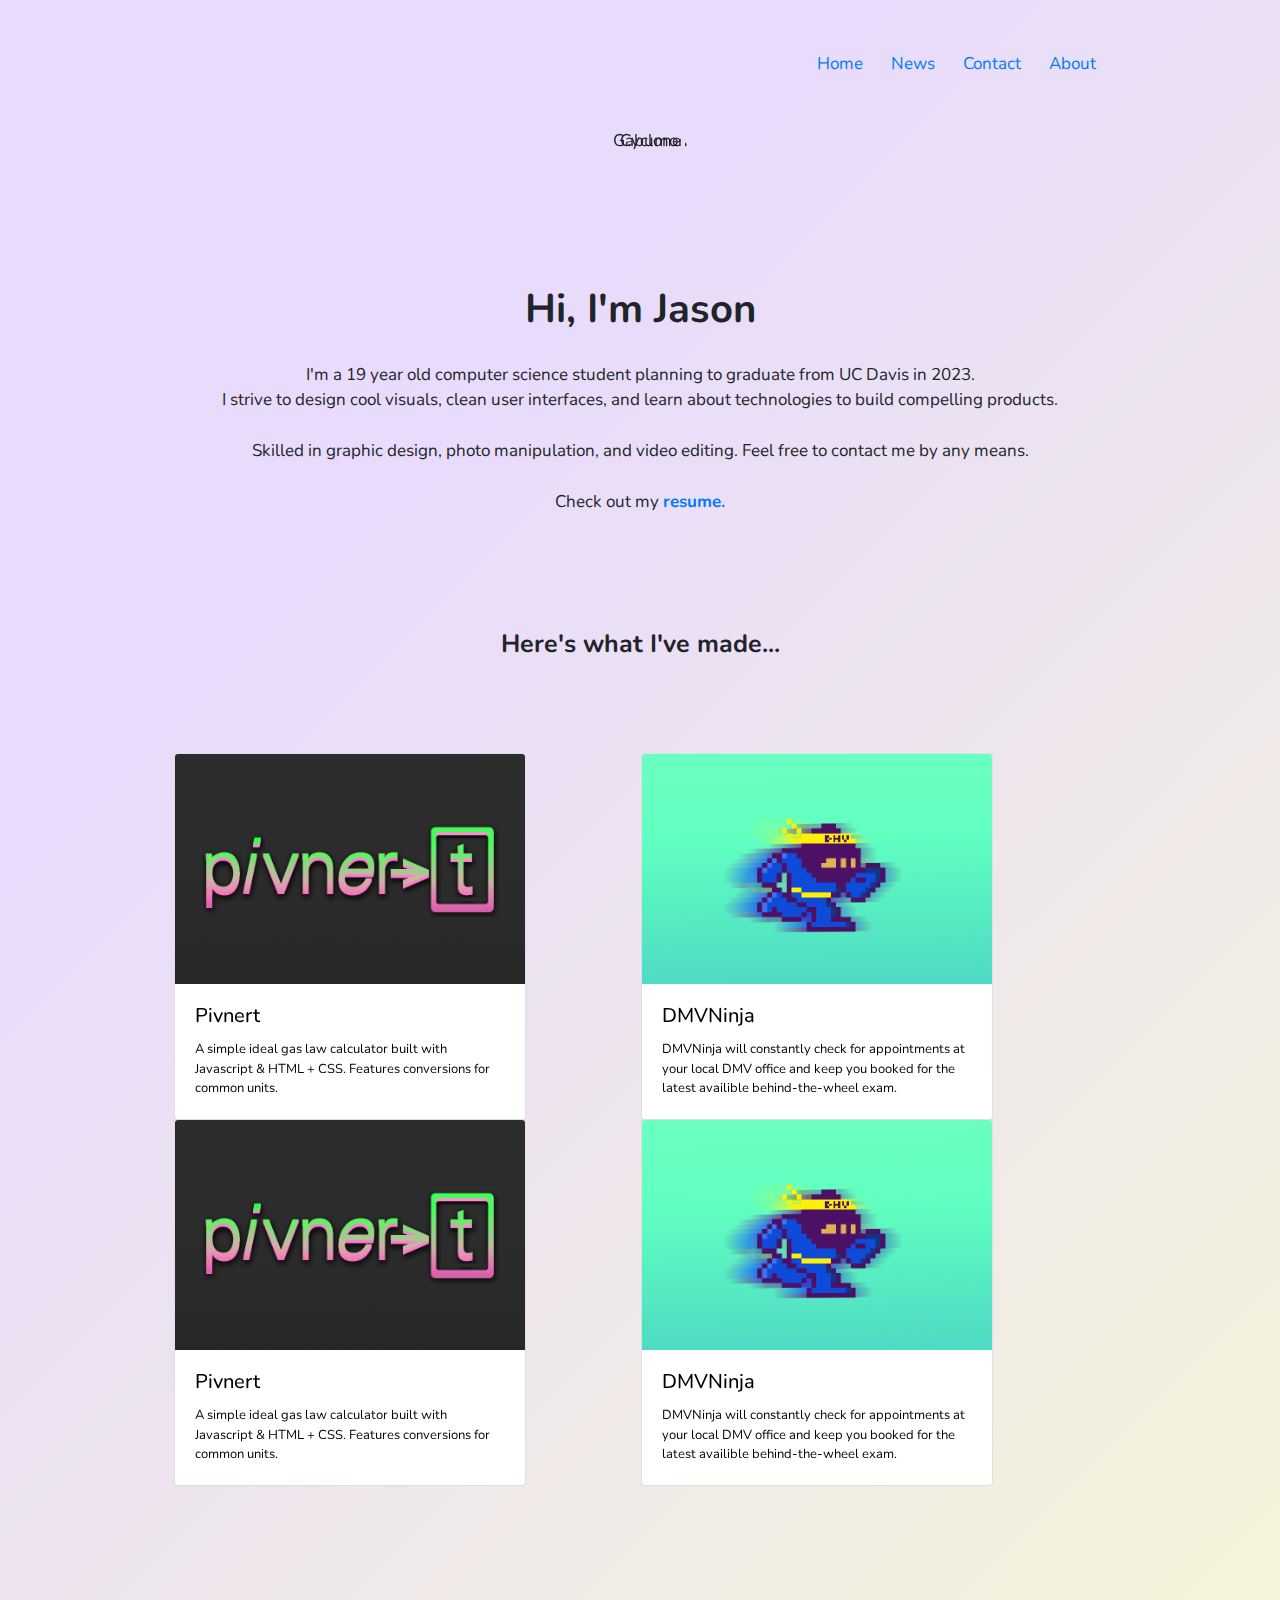
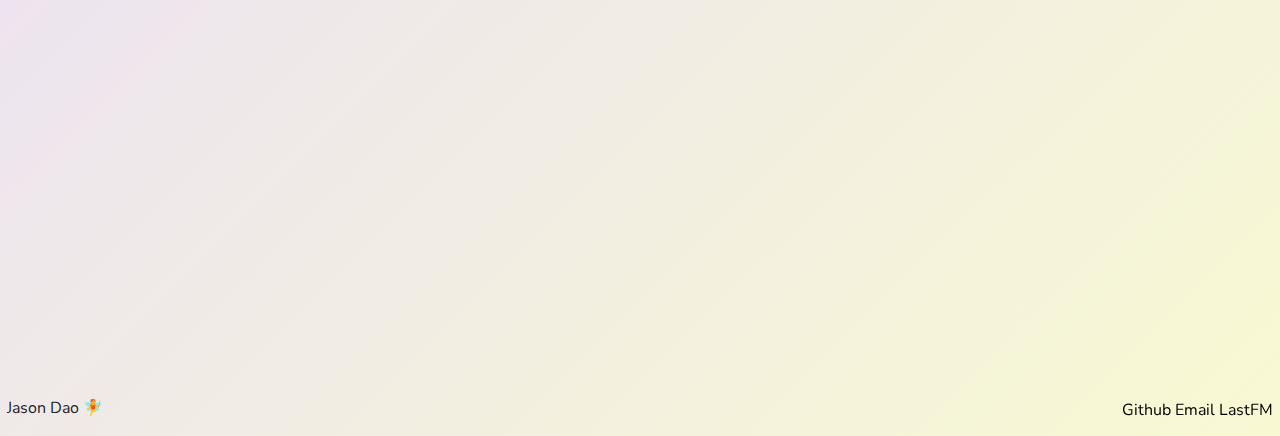
==== index.html @ b524ffc7 "resume" ====
<!DOCTYPE html>
<html lang="en" <head>
<title>jdaok - Making stuff</title>
<!-- bootstrap -->
<link rel="stylesheet" href="https://stackpath.bootstrapcdn.com/bootstrap/4.4.1/css/bootstrap.min.css" integrity="sha384-Vkoo8x4CGsO3+Hhxv8T/Q5PaXtkKtu6ug5TOeNV6gBiFeWPGFN9MuhOf23Q9Ifjh" crossorigin="anonymous">
<!-- main css -->
<link href="style.css" rel="stylesheet">
<!-- bounce animation -->
<link rel="stylesheet" href="https://cdnjs.cloudflare.com/ajax/libs/animate.css/3.7.2/animate.min.css">
<!-- font -->
<link href="https://fonts.googleapis.com/css?family=Nunito&display=swap" rel="stylesheet">




<body class="animated fadeIn">
  <div class=main>

    <ul>
      <li><a href="#home">Home</a></li>
      <li><a href="#news">News</a></li>
      <li><a href="#contact">Contact</a></li>
      <li><a href="#about">About</a></li>
    </ul>


    <div id="avatar" class="animated bounce hvr-wobble-horizontal">
      <img class="bottom" src="images/me.gif" alt="Cyclone" width="140" height="140">
      <img class="top" src="images/gabumon.gif" alt="Gabumon" width="140" height="140">
    </div>




    <h1>Hi, I'm Jason</h1>


    <p> I'm a 19 year old computer science student planning to graduate from UC Davis in 2023.</br>
      I strive to design cool visuals, clean user interfaces, and learn about technologies to build compelling products.
      </br></br>
      Skilled in graphic design, photo manipulation, and video editing. Feel free to contact me by any means.
    </br></br>
    Check out my <b> <a href="file:///C:/Users/cyclone/Documents/GitHub/jdaok.github.io/images/DMVNINJA-card.png">resume.</a> </b> 
    </p>





    <div>
      <span class="glyphs">
        <a href="https://github.com/jdaok" style="text-decoration: none">
          <span class="icon-github-alt glyphs githubz " aria-hidden="true"></span>
        </a>
        <a href="mailto:%20jasondaok@gmail.com" style="text-decoration: none">
          <span class="icon-envelope-o glyphs gmails " aria-hidden="true"></span>
        </a>

        <a href="https://www.last.fm/user/whirIwind" style="text-decoration: none">
          <span class="icon-lastfm glyphs lasts " aria-hidden="true"></span>
        </a>
      </span>
      </br>

      <h2>Here's what I've made...</h2></br>


      <container class="card hvr-float">
        <a href="https://github.com/jdaok/DMVNinja" style="text-decoration: none;">
          <img class="card-img-top center-cropped" src="images/DMVNINJA-card.png">
          <div class="card-body">
            <h5 class="card-title">DMVNinja</h5>
            <p class="card-text">
              DMVNinja will constantly check for appointments at your local DMV office and keep you booked for the latest availible behind-the-wheel exam.

            </p>
        </a>
    </div>
    </container>

    <container class="card hvr-float">
      <a href="https://jdaok.github.io/pivnert/calculator" style="text-decoration: none;">
        <img class="card-img-top center-cropped" src="images/PIVNERT-card.png">
        <div class="card-body">
          <h5 class="card-title">Pivnert</h5>
          <p class="card-text">
            A simple ideal gas law calculator built with Javascript & HTML + CSS. Features conversions for common units.
          </p>
      </a>
  </div>
  </container>





      <container class="card hvr-float">
        <a href="https://github.com/jdaok/DMVNinja" style="text-decoration: none;">
          <img class="card-img-top center-cropped" src="images/DMVNINJA-card.png">
          <div class="card-body">
            <h5 class="card-title">DMVNinja</h5>
            <p class="card-text">
              DMVNinja will constantly check for appointments at your local DMV office and keep you booked for the latest availible behind-the-wheel exam.

            </p>
        </a>
    </div>
    </container>

    <container class="card hvr-float">
      <a href="https://jdaok.github.io/pivnert/calculator" style="text-decoration: none;">
        <img class="card-img-top center-cropped" src="images/PIVNERT-card.png">
        <div class="card-body">
          <h5 class="card-title">Pivnert</h5>
          <p class="card-text">
            A simple ideal gas law calculator built with Javascript & HTML + CSS. Features conversions for common units.
          </p>
      </a>
  </div>
  </container>



  <div id="clear"></div>



  </br></br></br></br></br></br></br></br></br></br></br></br></br></br></br></br></br></br></br></br>

  </div>
  </div>
</body>
<footer class="footer">
  <span class="footername">Jason Dao 🧚‍</span>
  <span class="footerlinks">
    <a href="https://github.com/jdaok" target="_blank">
      <span class="githubz hvr-bob" style="text-decoration: none;
         color:black">Github</span>
    </a>
    <a href="mailto:%20jasondaok@gmail.com" target="_blank">
      <span class="gmails hvr-bob" style="text-decoration: none;
         color:black">Email</span>
    </a>
    <a href="https://www.last.fm/user/whirIwind" target="_blank">
      <span class="lasts hvr-bob" style="text-decoration: none;
         color:black">LastFM</span>
    </a>
  </span>
</footer>

</html>
---- style.css ----
body {
  background-color: #f8f9d2;
  background-image: linear-gradient(315deg, #f8f9d2 0%, #e8dbfc 74%);
  font-family: 'Nunito', sans-serif;
  font-size:17px;
}

#avatar {
  height: 8em;
  width: 8em;
  display: block;
  margin-left: auto;
  margin-right: auto;
  margin: 0 auto;
}

ul {
  list-style-type: none;

  text-align: right;
  margin-bottom:3em;

}

li {
  padding:.7em;

  display: inline;
}

#avatar img {
  position: absolute;
  margin-left: auto;
  margin-right: auto;
  left: 0;
  right: 0;
  height:100%;

  object-fit: cover;
  border-radius: 100%;
  -webkit-transition: opacity .5s ease-in-out;
  -moz-transition: opacity .5s ease-in-out;
  -o-transition: opacity .5s ease-in-out;
  transition: opacity .5s ease-in-out;
}

#avatar img.top:hover {
  opacity: 0;
}

#clear {
  clear: both;
}

.main {
  width: 55em;
  text-align: center;
  margin-left: auto;
  margin-right: auto;
  padding-top:3em;

}

h1 {
  font-size: 40px;
  line-height: 90px;
  font-weight: bold;
}

h2 {
  font-size: 25px;
  line-height: 150px;
  font-weight: bold;
}

.card {
  text-decoration: none!important;
  width: 22rem;
  float:right;
  margin-right: 115px;
  margin-left: auto
}

.card-body{
  color:black;

  font-size: 13px;
  text-align:left
}

.card-title{
  color:black;

}

.card-text{
  color:black;

}

.glyphs {
  margin-left: 7px;
  margin-right: 7px;
  color: black;
  font-size: 25px;
  -webkit-transition: color .1s ease-in-out;
  -moz-transition: color .1s ease-in-out;
  -o-transition: color .1s ease-in-out;
  transition: color .1s ease-in-out;
}

.githubz:hover {
  color: #92ABFF;
}

.gmails:hover {
  color: #FF9EA7;
}

.instas:hover {
  color: #FFAD93;
}

.lasts:hover {
  color: #7CEDA1;
}

.footer {
  bottom: 0;
  height: 40px;
  font-size: 16px;
}

.footername {
  float: left;
  margin-left: 7px;
}

.footerlinks {
  float: right;
  margin-right: 7px;
}

@font-face {
  font-family: 'icomoon';
  src: url('index_files/fonts/icomoon.eot?b14wnv#iefix') format('embedded-opentype'),
    url('index_files/fonts/icomoon.ttf?b14wnv') format('truetype');
}

[class^="icon-"], [class*=" icon-"] {
  /* use !important to prevent issues with browser extensions that change fonts */
  font-family: 'icomoon';
  /* Better Font Rendering =========== */
  -webkit-font-smoothing: antialiased;
  -moz-osx-font-smoothing: grayscale;
}

.icon-instagram:before {
  content: "\e900";
}

.icon-lastfm:before {
  content: "\e901";
}

.icon-envelope-o:before {
  content: "\e902";
}

.icon-github-alt:before {
  content: "\e903";
}

@-webkit-keyframes hvr-bob {
  0% {
    -webkit-transform: translateY(-8px);
    transform: translateY(-8px);
  }

  50% {
    -webkit-transform: translateY(-4px);
    transform: translateY(-4px);
  }

  100% {
    -webkit-transform: translateY(-8px);
    transform: translateY(-8px);
  }
}

@keyframes hvr-bob {
  0% {
    -webkit-transform: translateY(-8px);
    transform: translateY(-8px);
  }

  50% {
    -webkit-transform: translateY(-4px);
    transform: translateY(-4px);
  }

  100% {
    -webkit-transform: translateY(-8px);
    transform: translateY(-8px);
  }
}

@-webkit-keyframes hvr-bob-float {
  100% {
    -webkit-transform: translateY(-8px);
    transform: translateY(-8px);
  }
}

@keyframes hvr-bob-float {
  100% {
    -webkit-transform: translateY(-8px);
    transform: translateY(-8px);
  }
}

.hvr-bob {
  display: inline-block;
  vertical-align: middle;
  -webkit-transform: perspective(1px) translateZ(0);
  transform: perspective(1px) translateZ(0);
  box-shadow: 0 0 1px rgba(0, 0, 0, 0);
}

.hvr-bob:hover,
.hvr-bob:focus,
.hvr-bob:active {
  -webkit-animation-name: hvr-bob-float, hvr-bob;
  animation-name: hvr-bob-float, hvr-bob;
  -webkit-animation-duration: .3s, 1.5s;
  animation-duration: .3s, 1.5s;
  -webkit-animation-delay: 0s, .3s;
  animation-delay: 0s, .3s;
  -webkit-animation-timing-function: ease-out, ease-in-out;
  animation-timing-function: ease-out, ease-in-out;
  -webkit-animation-iteration-count: 1, infinite;
  animation-iteration-count: 1, infinite;
  -webkit-animation-fill-mode: forwards;
  animation-fill-mode: forwards;
  -webkit-animation-direction: normal, alternate;
  animation-direction: normal, alternate;
}


/* Float */
.hvr-float {
  display: inline-block;
  vertical-align: middle;
  -webkit-transform: perspective(1px) translateZ(0);
  transform: perspective(1px) translateZ(0);
  box-shadow: 0 0 1px rgba(0, 0, 0, 0);
  -webkit-transition-duration: 0.3s;
  transition-duration: 0.3s;
  -webkit-transition-property: transform;
  transition-property: transform;
  -webkit-transition-timing-function: ease-out;
  transition-timing-function: ease-out;
}
.hvr-float:hover, .hvr-float:focus, .hvr-float:active {
  -webkit-transform: translateY(-8px);
  transform: translateY(-8px);
}


/* Wobble Horizontal */
@-webkit-keyframes hvr-wobble-horizontal {
  16.65% {
    -webkit-transform: translateX(8px);
    transform: translateX(8px);
  }
  33.3% {
    -webkit-transform: translateX(-6px);
    transform: translateX(-6px);
  }
  49.95% {
    -webkit-transform: translateX(4px);
    transform: translateX(4px);
  }
  66.6% {
    -webkit-transform: translateX(-2px);
    transform: translateX(-2px);
  }
  83.25% {
    -webkit-transform: translateX(1px);
    transform: translateX(1px);
  }
  100% {
    -webkit-transform: translateX(0);
    transform: translateX(0);
  }
}
@keyframes hvr-wobble-horizontal {
  16.65% {
    -webkit-transform: translateX(8px);
    transform: translateX(8px);
  }
  33.3% {
    -webkit-transform: translateX(-6px);
    transform: translateX(-6px);
  }
  49.95% {
    -webkit-transform: translateX(4px);
    transform: translateX(4px);
  }
  66.6% {
    -webkit-transform: translateX(-2px);
    transform: translateX(-2px);
  }
  83.25% {
    -webkit-transform: translateX(1px);
    transform: translateX(1px);
  }
  100% {
    -webkit-transform: translateX(0);
    transform: translateX(0);
  }
}
.hvr-wobble-horizontal {
  display: inline-block;
  vertical-align: middle;
  -webkit-transform: perspective(1px) translateZ(0);
  transform: perspective(1px) translateZ(0);
  box-shadow: 0 0 1px rgba(0, 0, 0, 0);
}
.hvr-wobble-horizontal:hover, .hvr-wobble-horizontal:focus, .hvr-wobble-horizontal:active {
  -webkit-animation-name: hvr-wobble-horizontal;
  animation-name: hvr-wobble-horizontal;
  -webkit-animation-duration: 1s;
  animation-duration: 1s;
  -webkit-animation-timing-function: ease-in-out;
  animation-timing-function: ease-in-out;
  -webkit-animation-iteration-count: 1;
  animation-iteration-count: 1;
}
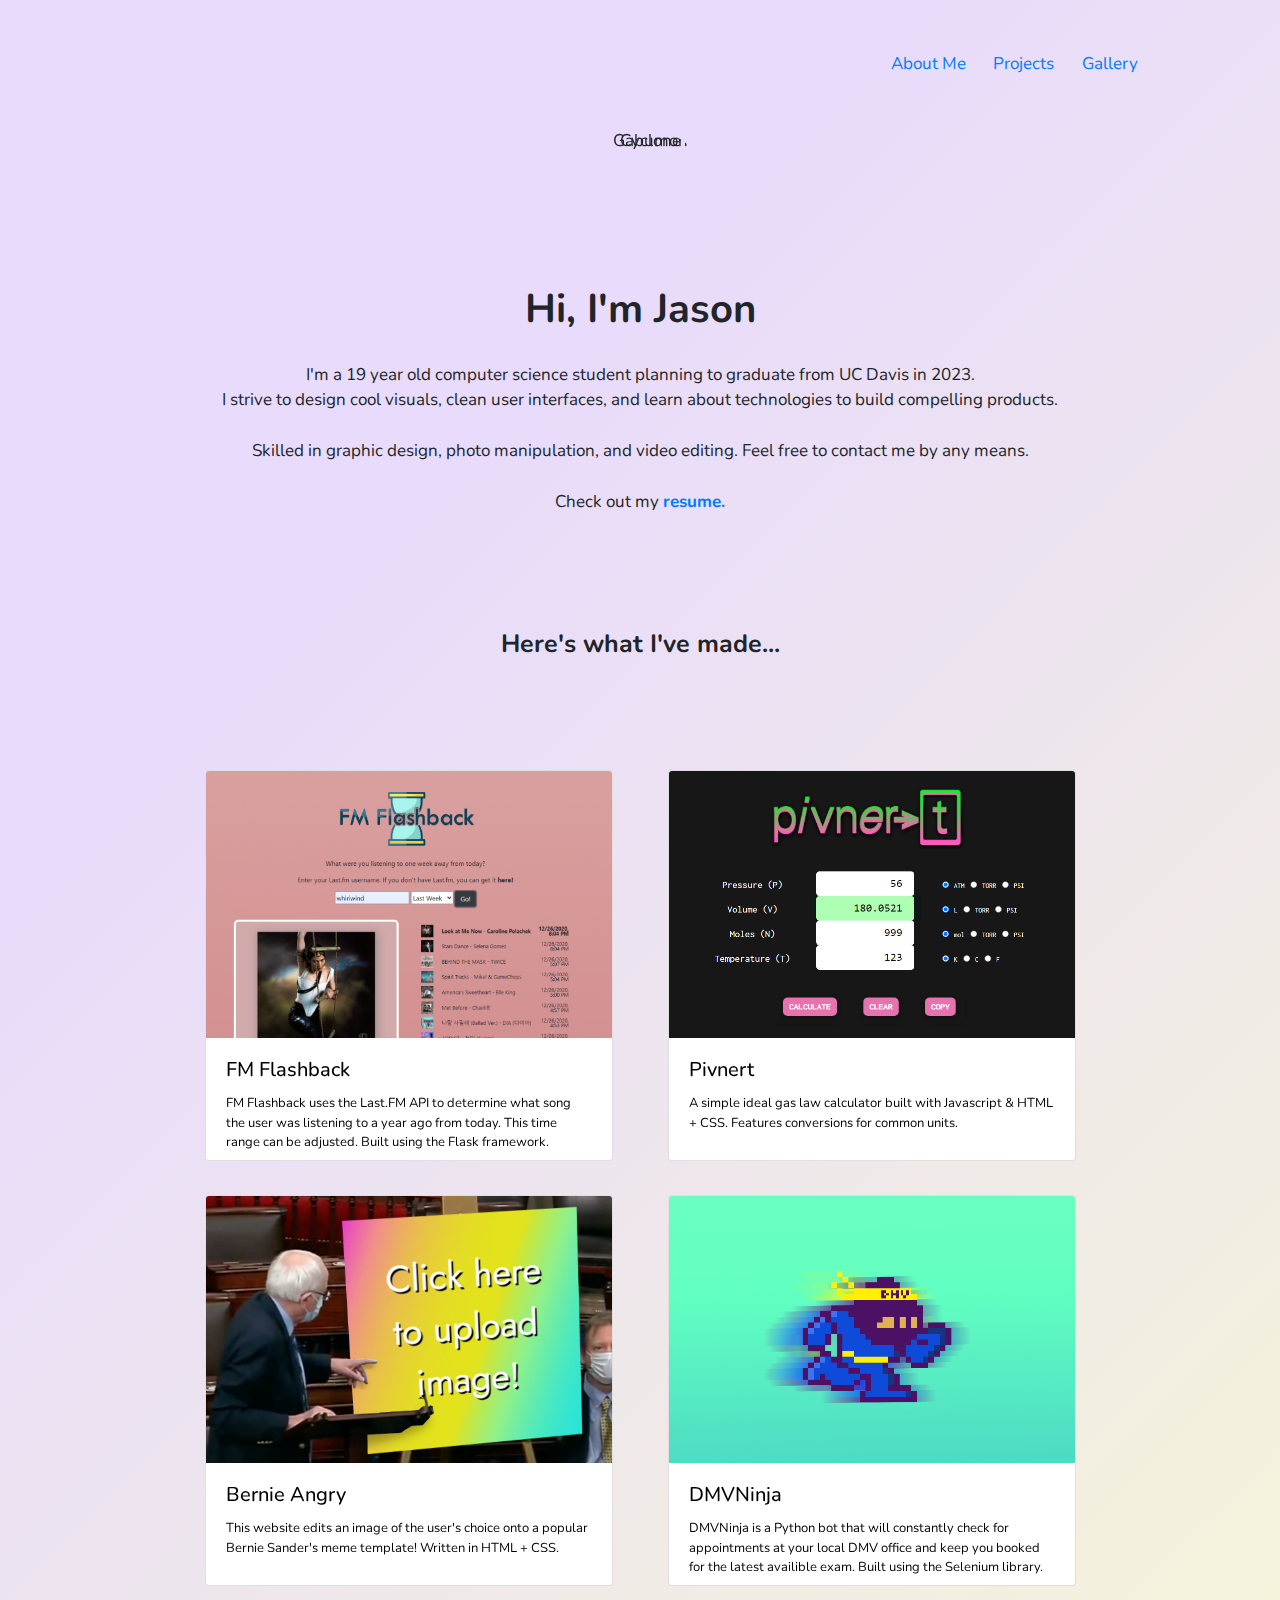
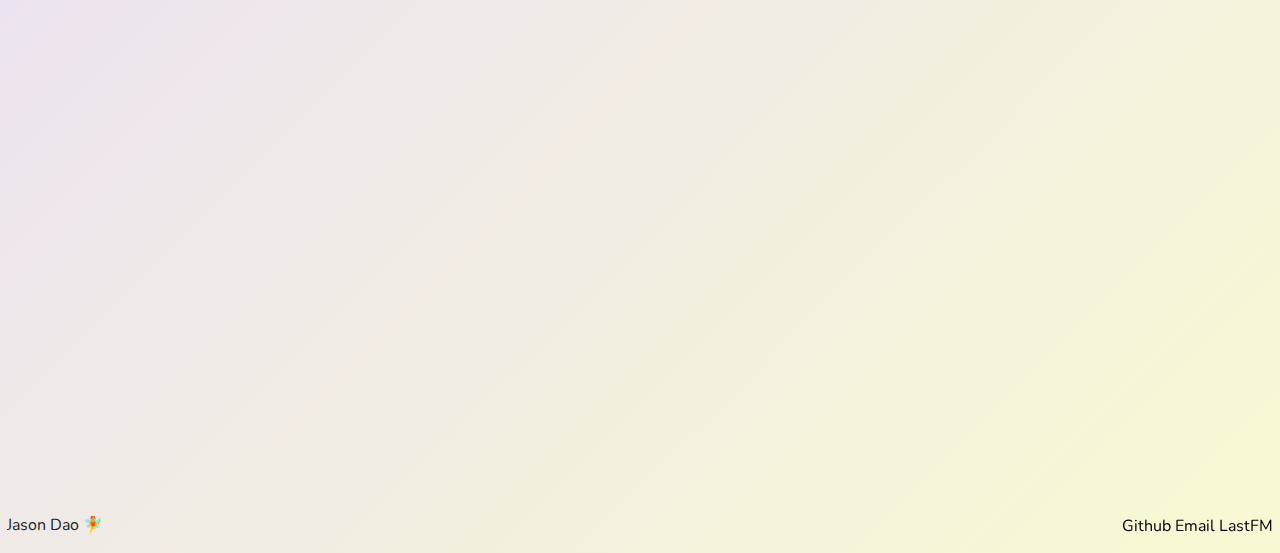
==== commit f483d0c0: "New projects!" ====
--- a/index.html
+++ b/index.html
@@ -17,10 +17,9 @@
   <div class=main>
 
     <ul>
-      <li><a href="#home">Home</a></li>
-      <li><a href="#news">News</a></li>
-      <li><a href="#contact">Contact</a></li>
-      <li><a href="#about">About</a></li>
+      <li><a href="https://jdaok.github.io">About Me</a></li>
+      <li><a href="#projects">Projects</a></li>
+      <li><a href="#contact">Gallery</a></li>
     </ul>
 
 
@@ -31,7 +30,7 @@
 
 
 
-
+<div id = aboutme>
     <h1>Hi, I'm Jason</h1>
 
 
@@ -40,14 +39,14 @@
       </br></br>
       Skilled in graphic design, photo manipulation, and video editing. Feel free to contact me by any means.
     </br></br>
-    Check out my <b> <a href="file:///C:/Users/cyclone/Documents/GitHub/jdaok.github.io/images/DMVNINJA-card.png">resume.</a> </b> 
+    Check out my <b> <a href="file:///C:/Users/cyclone/Documents/GitHub/jdaok.github.io/images/DMVNINJA-card.png">resume.</a> </b>
     </p>
 
 
+</div>
 
 
-
-    <div>
+    <div id ="projects">
       <span class="glyphs">
         <a href="https://github.com/jdaok" style="text-decoration: none">
           <span class="icon-github-alt glyphs githubz " aria-hidden="true"></span>
@@ -66,13 +65,12 @@
 
 
       <container class="card hvr-float">
-        <a href="https://github.com/jdaok/DMVNinja" style="text-decoration: none;">
-          <img class="card-img-top center-cropped" src="images/DMVNINJA-card.png">
+        <a href="https://fmflashback.me" style="text-decoration: none;">
+          <img class="card-img-top center-cropped" src="images/FLASHBACK-card.png">
           <div class="card-body">
-            <h5 class="card-title">DMVNinja</h5>
+            <h5 class="card-title">FM Flashback</h5>
             <p class="card-text">
-              DMVNinja will constantly check for appointments at your local DMV office and keep you booked for the latest availible behind-the-wheel exam.
-
+             FM Flashback uses the Last.FM API to determine what song the user was listening to a year ago from today. This time range can be adjusted. Built using the Flask framework.
             </p>
         </a>
     </div>
@@ -90,6 +88,17 @@
   </div>
   </container>
 
+  <container class="card hvr-float">
+    <a href="https://bernieangry.com" style="text-decoration: none;">
+      <img class="card-img-top center-cropped" src="images/BERNIE-card.png">
+      <div class="card-body">
+        <h5 class="card-title">Bernie Angry</h5>
+        <p class="card-text">
+          This website edits an image of the user's choice onto a popular Bernie Sander's meme template! Written in HTML + CSS.
+        </p>
+    </a>
+</div>
+</container>
 
 
 
@@ -100,24 +109,14 @@
           <div class="card-body">
             <h5 class="card-title">DMVNinja</h5>
             <p class="card-text">
-              DMVNinja will constantly check for appointments at your local DMV office and keep you booked for the latest availible behind-the-wheel exam.
+              DMVNinja is a Python bot that will constantly check for appointments at your local DMV office and keep you booked for the latest availible exam. Built using the Selenium library.
 
             </p>
         </a>
     </div>
     </container>
 
-    <container class="card hvr-float">
-      <a href="https://jdaok.github.io/pivnert/calculator" style="text-decoration: none;">
-        <img class="card-img-top center-cropped" src="images/PIVNERT-card.png">
-        <div class="card-body">
-          <h5 class="card-title">Pivnert</h5>
-          <p class="card-text">
-            A simple ideal gas law calculator built with Javascript & HTML + CSS. Features conversions for common units.
-          </p>
-      </a>
-  </div>
-  </container>
+
 
 
 
--- a/style.css
+++ b/style.css
@@ -53,7 +53,7 @@
 }
 
 .main {
-  width: 55em;
+  width: 60em;
   text-align: center;
   margin-left: auto;
   margin-right: auto;
@@ -75,27 +75,25 @@
 
 .card {
   text-decoration: none!important;
-  width: 22rem;
-  float:right;
-  margin-right: 115px;
-  margin-left: auto
+  color:black;
+  margin:1em;
+  margin-left:1.5em;
+  margin-right:1.5em;
+  width: 40%;
+  height:23em;
 }
 
 .card-body{
-  color:black;
-
   font-size: 13px;
   text-align:left
 }
 
 .card-title{
   color:black;
-
 }
 
 .card-text{
   color:black;
-
 }
 
 .glyphs {
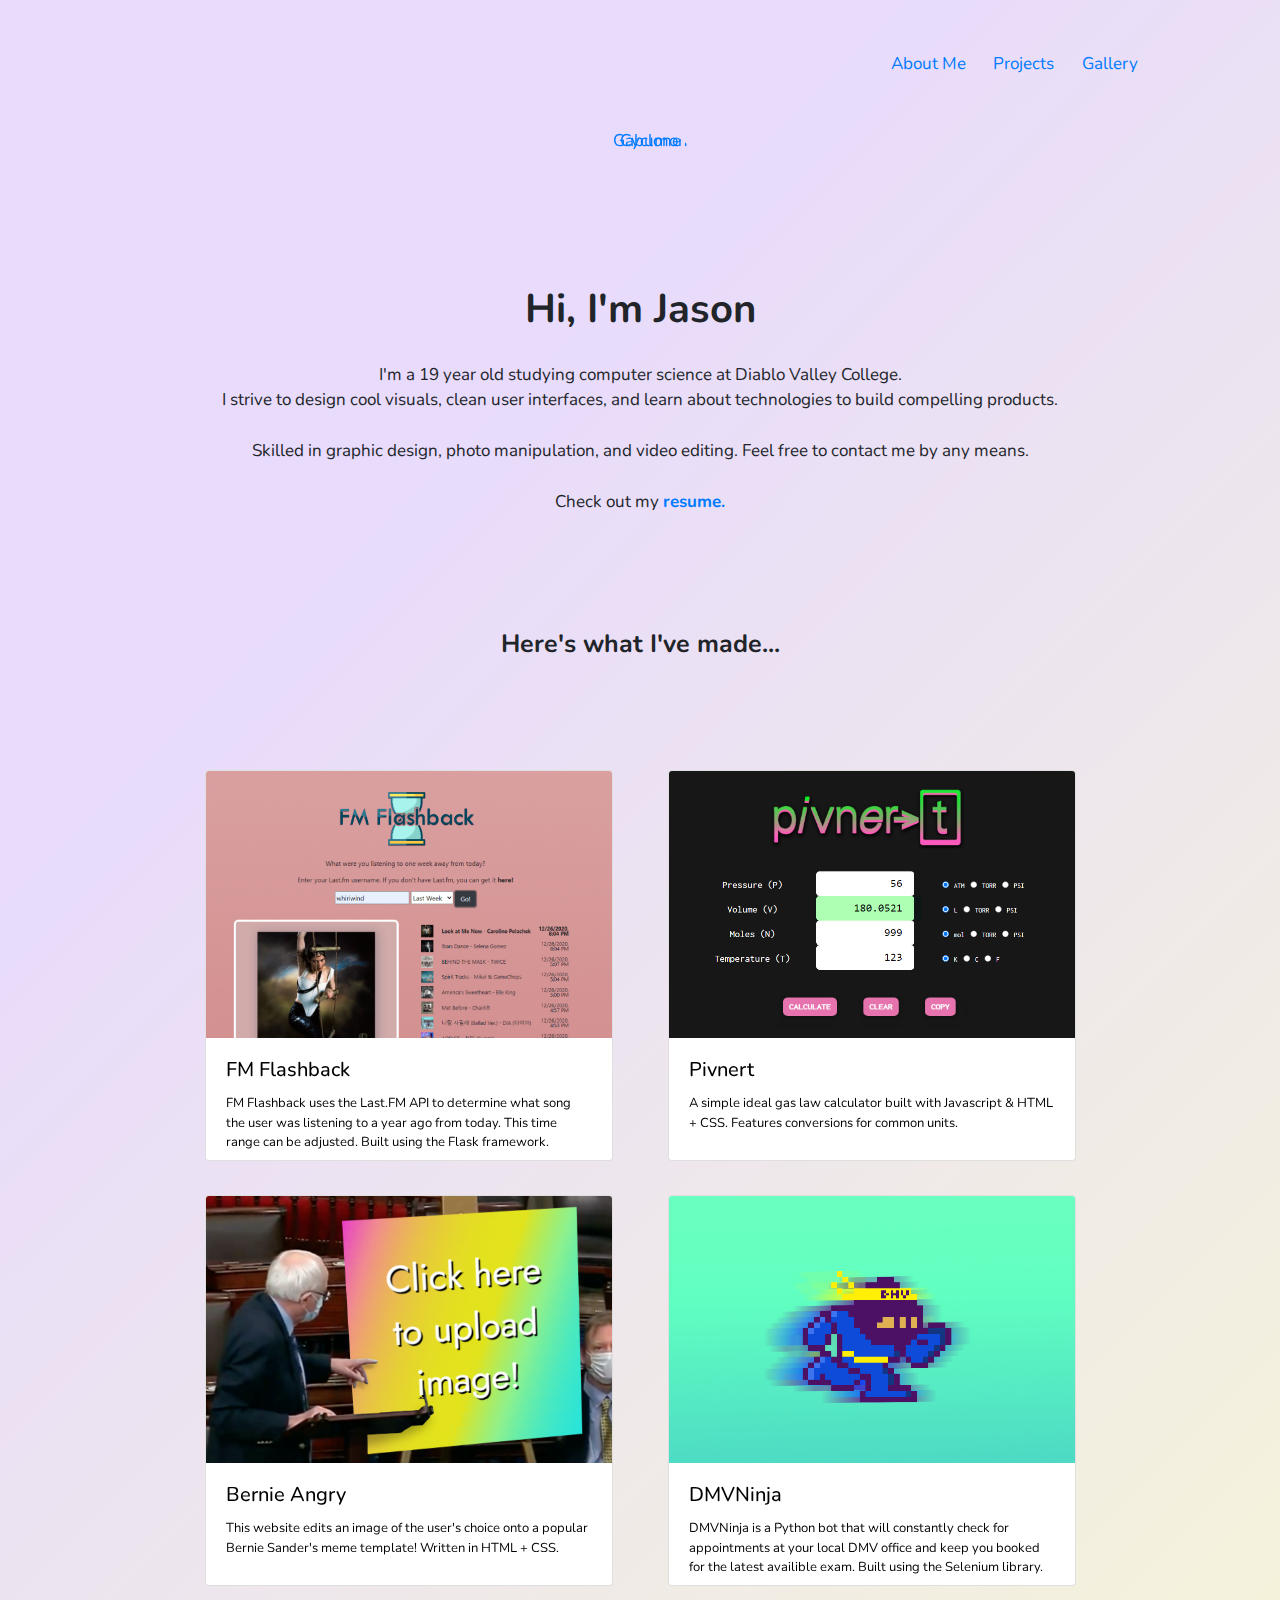
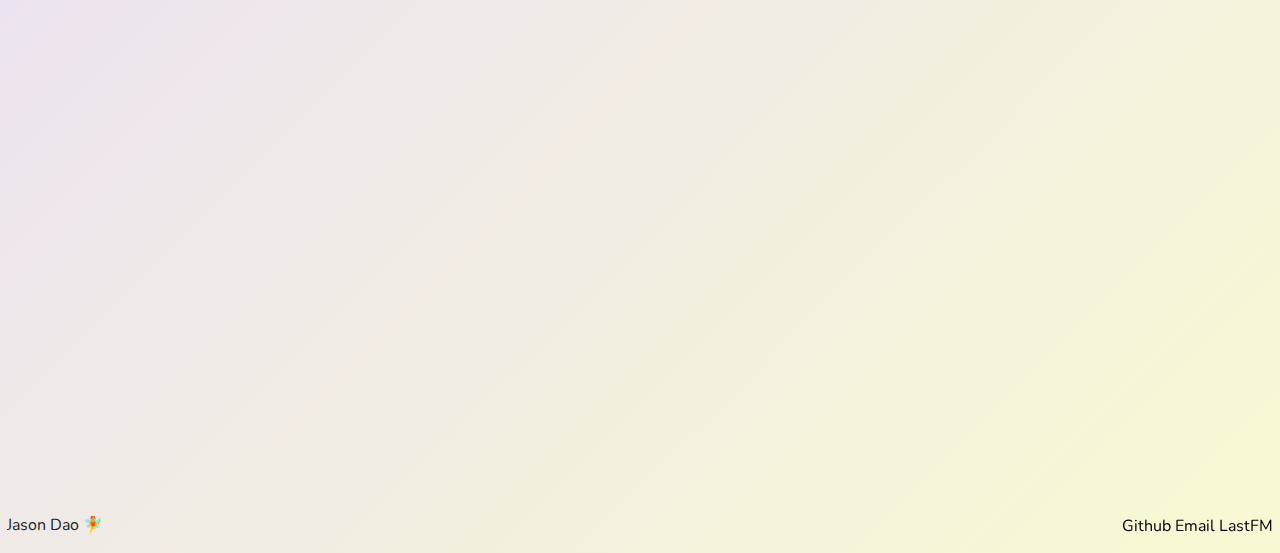
==== commit 1652b083: "updated bio + favicon" ====
--- a/index.html
+++ b/index.html
@@ -9,6 +9,8 @@
 <link rel="stylesheet" href="https://cdnjs.cloudflare.com/ajax/libs/animate.css/3.7.2/animate.min.css">
 <!-- font -->
 <link href="https://fonts.googleapis.com/css?family=Nunito&display=swap" rel="stylesheet">
+<link rel="shortcut icon" href="images/favicon.ico" />
+
 
 
 
@@ -24,8 +26,10 @@
 
 
     <div id="avatar" class="animated bounce hvr-wobble-horizontal">
+      <a href="https://jdaok.github.io">
       <img class="bottom" src="images/me.gif" alt="Cyclone" width="140" height="140">
       <img class="top" src="images/gabumon.gif" alt="Gabumon" width="140" height="140">
+       </a>
     </div>
 
 
@@ -34,7 +38,7 @@
     <h1>Hi, I'm Jason</h1>
 
 
-    <p> I'm a 19 year old computer science student planning to graduate from UC Davis in 2023.</br>
+    <p> I'm a 19 year old studying computer science at Diablo Valley College.</br>
       I strive to design cool visuals, clean user interfaces, and learn about technologies to build compelling products.
       </br></br>
       Skilled in graphic design, photo manipulation, and video editing. Feel free to contact me by any means.
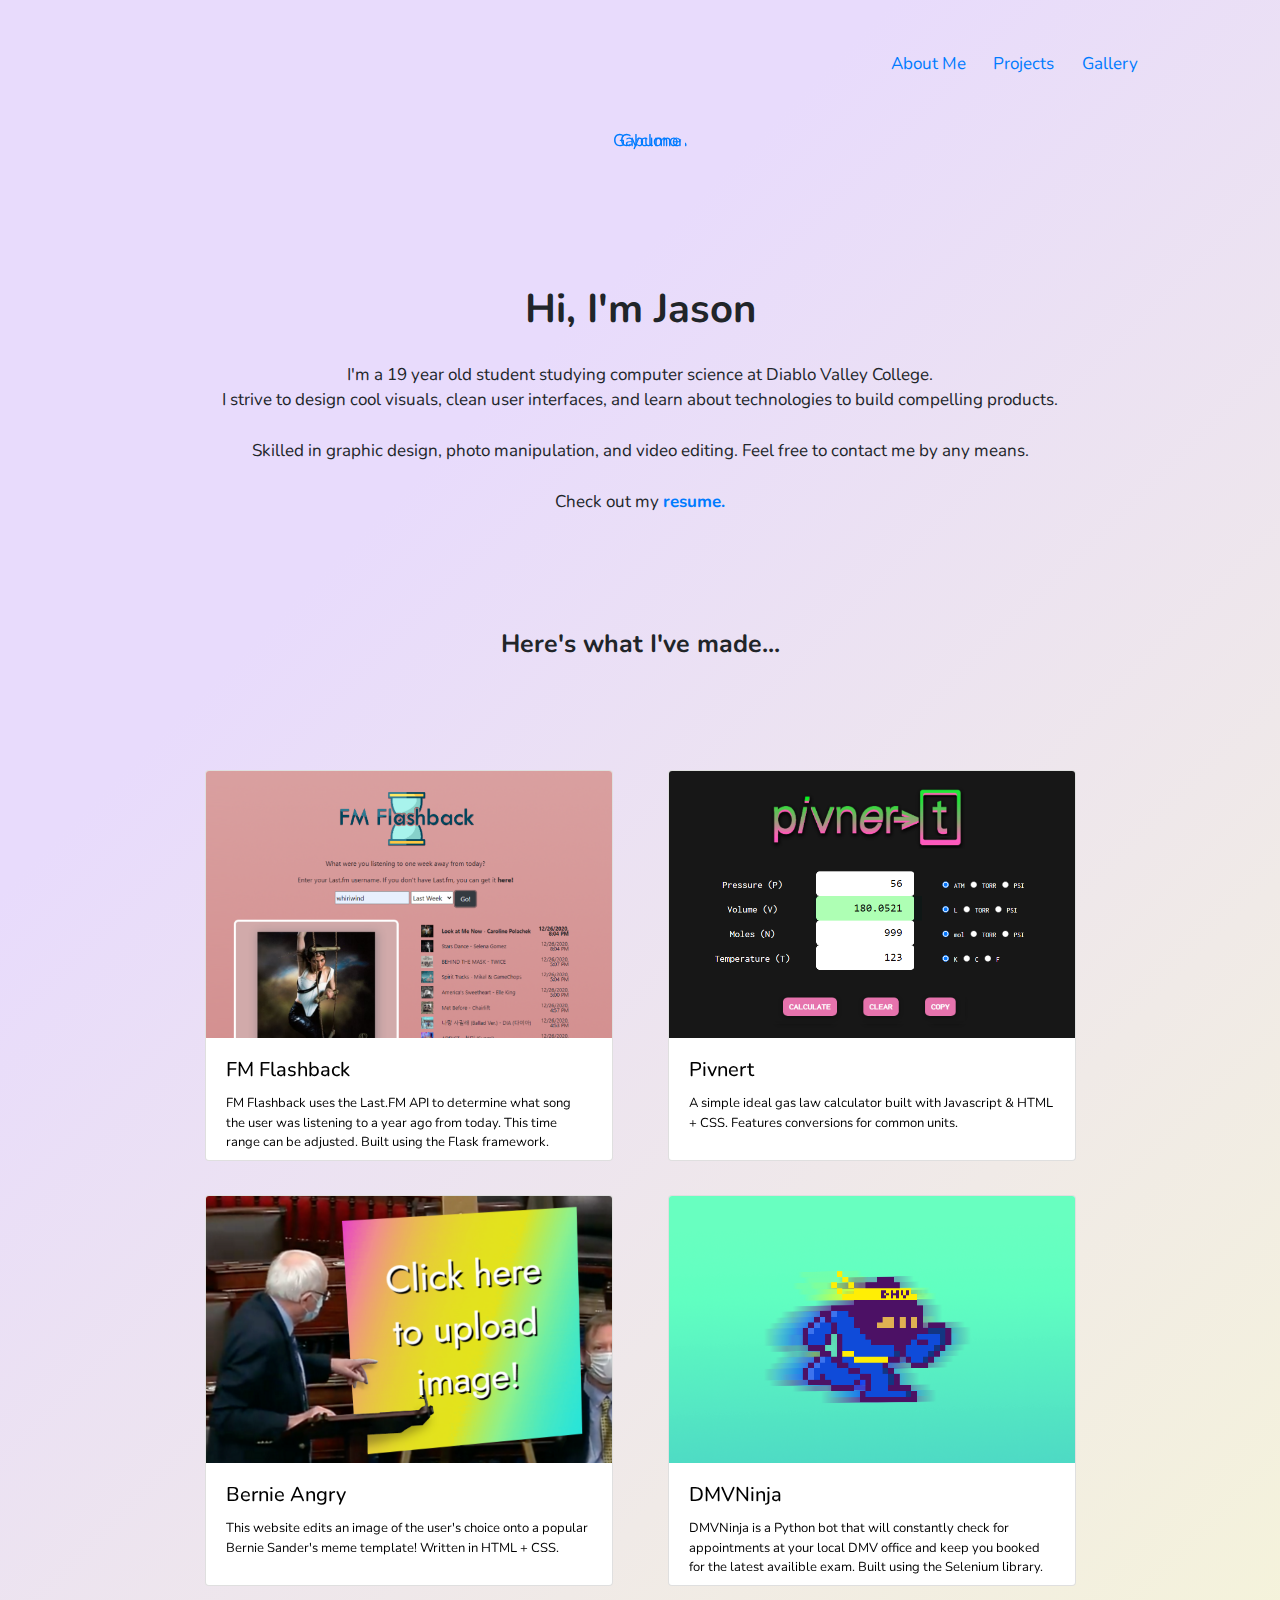
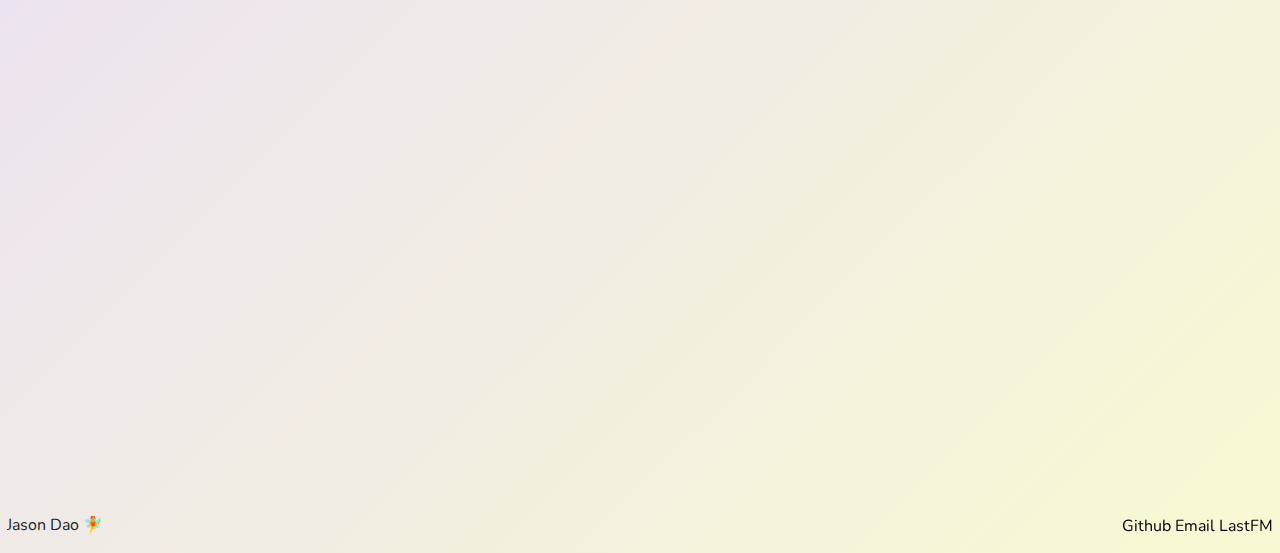
==== commit eb83ab7d: "updated bio" ====
--- a/index.html
+++ b/index.html
@@ -38,7 +38,7 @@
     <h1>Hi, I'm Jason</h1>
 
 
-    <p> I'm a 19 year old studying computer science at Diablo Valley College.</br>
+    <p> I'm a 19 year old student studying computer science at Diablo Valley College.</br>
       I strive to design cool visuals, clean user interfaces, and learn about technologies to build compelling products.
       </br></br>
       Skilled in graphic design, photo manipulation, and video editing. Feel free to contact me by any means.
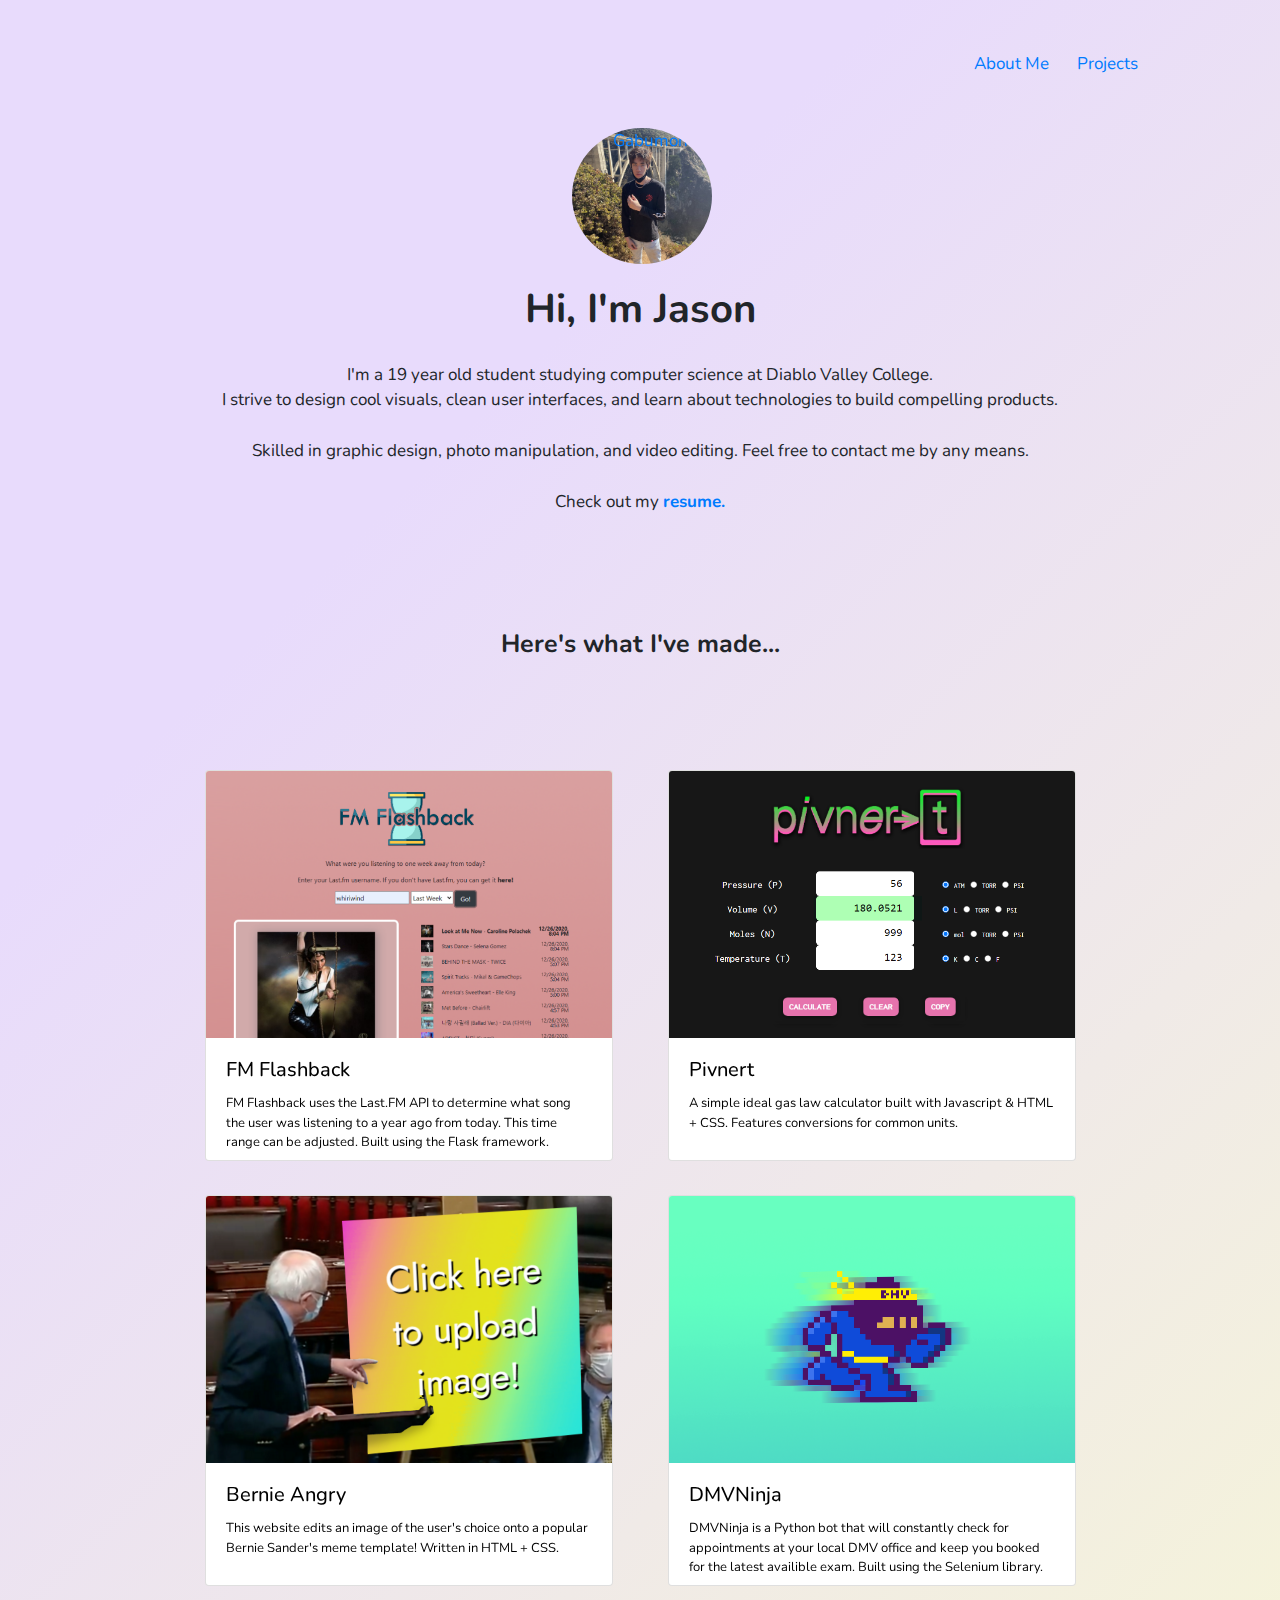
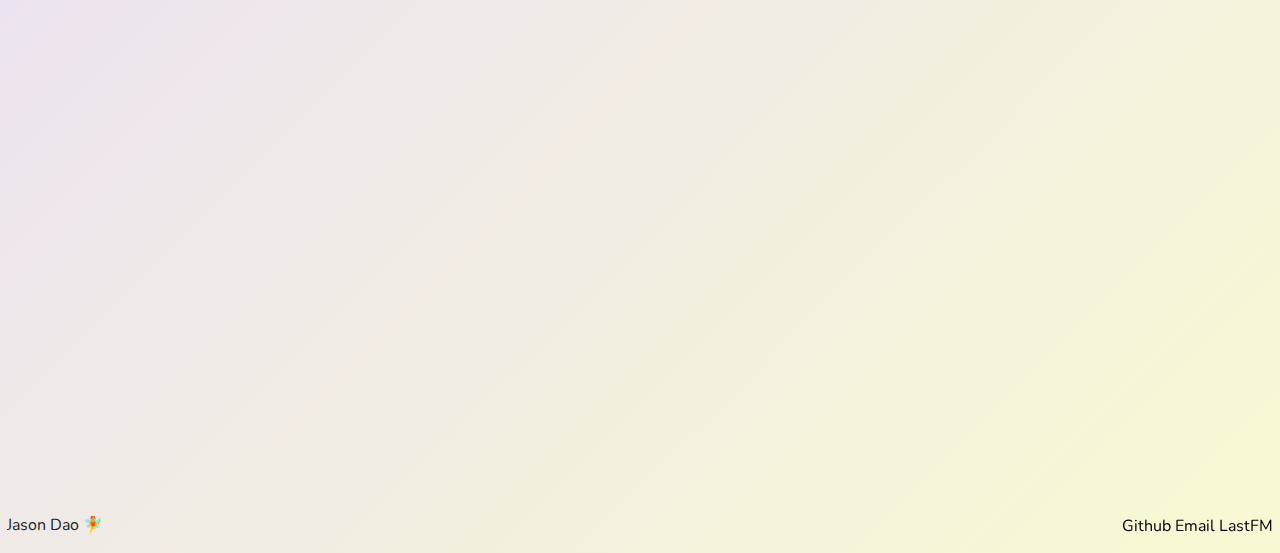
==== commit 75eaa964: "Update photo" ====
--- a/index.html
+++ b/index.html
@@ -21,13 +21,12 @@
     <ul>
       <li><a href="https://jdaok.github.io">About Me</a></li>
       <li><a href="#projects">Projects</a></li>
-      <li><a href="#contact">Gallery</a></li>
     </ul>
 
 
     <div id="avatar" class="animated bounce hvr-wobble-horizontal">
       <a href="https://jdaok.github.io">
-      <img class="bottom" src="images/me.gif" alt="Cyclone" width="140" height="140">
+      <img class="bottom" src="images/me.png" alt="Cyclone" width="140" height="140">
       <img class="top" src="images/gabumon.gif" alt="Gabumon" width="140" height="140">
        </a>
     </div>
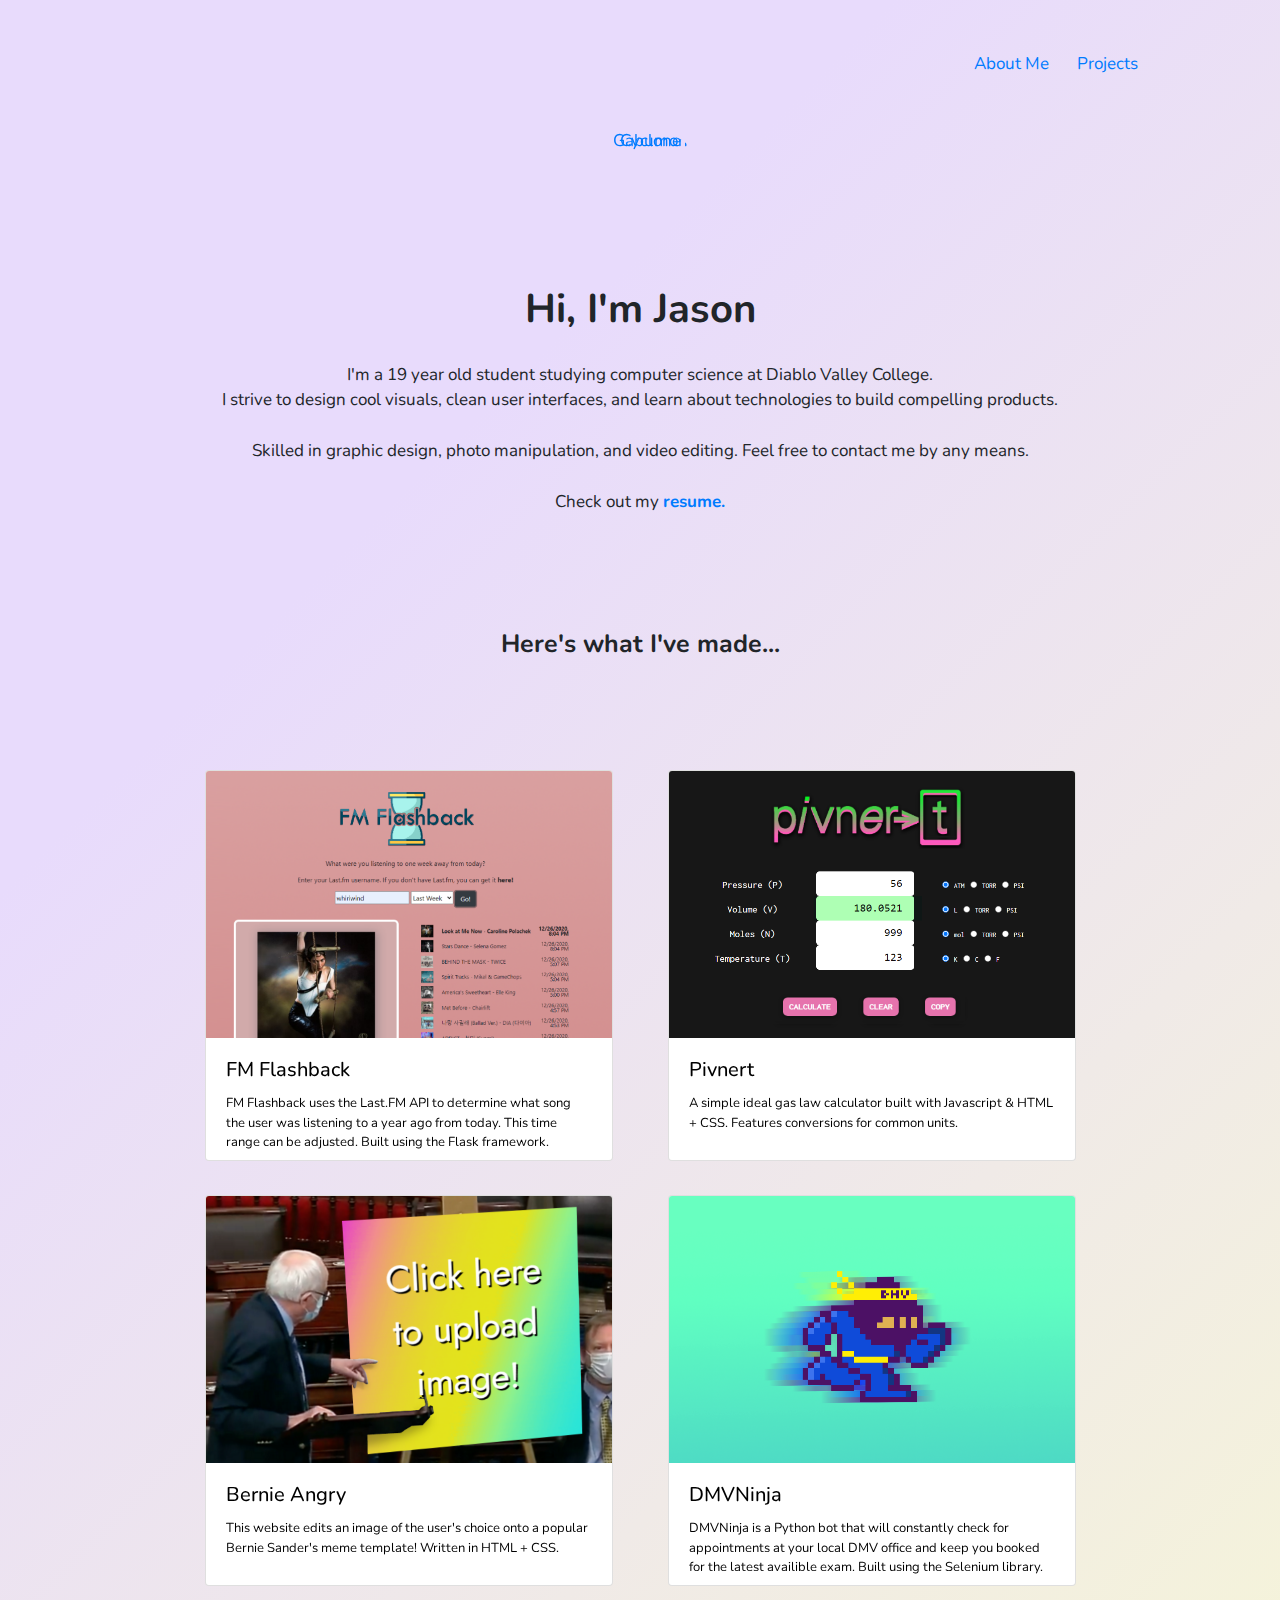
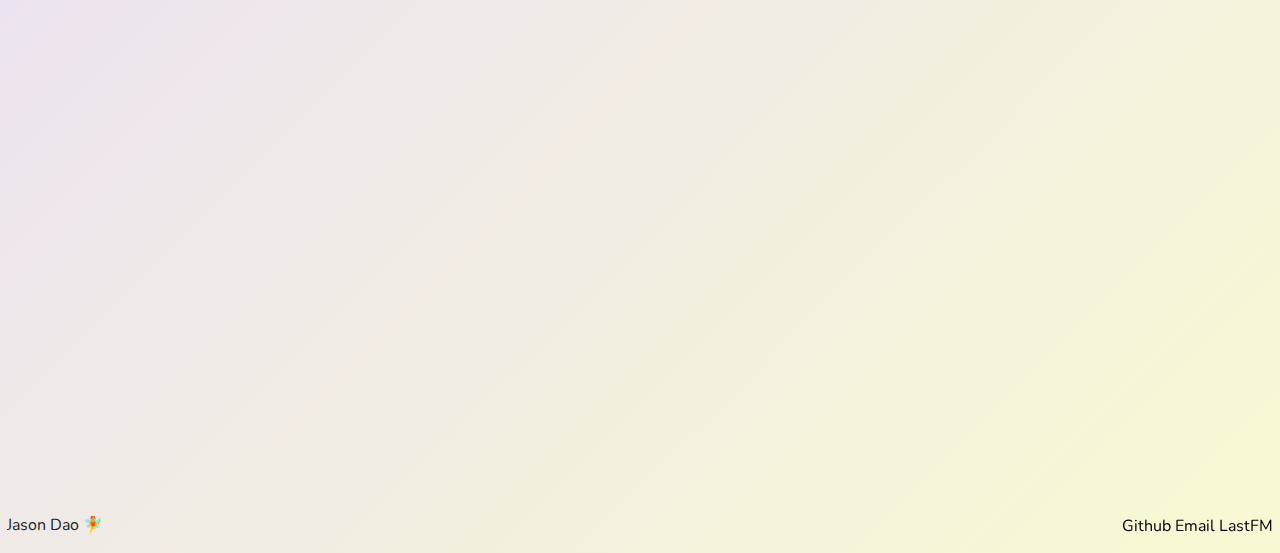
==== commit 5b9801b8: "ds" ====
--- a/index.html
+++ b/index.html
@@ -26,7 +26,7 @@
 
     <div id="avatar" class="animated bounce hvr-wobble-horizontal">
       <a href="https://jdaok.github.io">
-      <img class="bottom" src="images/me.png" alt="Cyclone" width="140" height="140">
+      <img class="bottom" src="https://avatars1.githubusercontent.com/u/57575778?s=460&u=badeace1829254feeaba5811bb3e110dec5c9b7e&v=4" alt="Cyclone" width="140" height="140">
       <img class="top" src="images/gabumon.gif" alt="Gabumon" width="140" height="140">
        </a>
     </div>
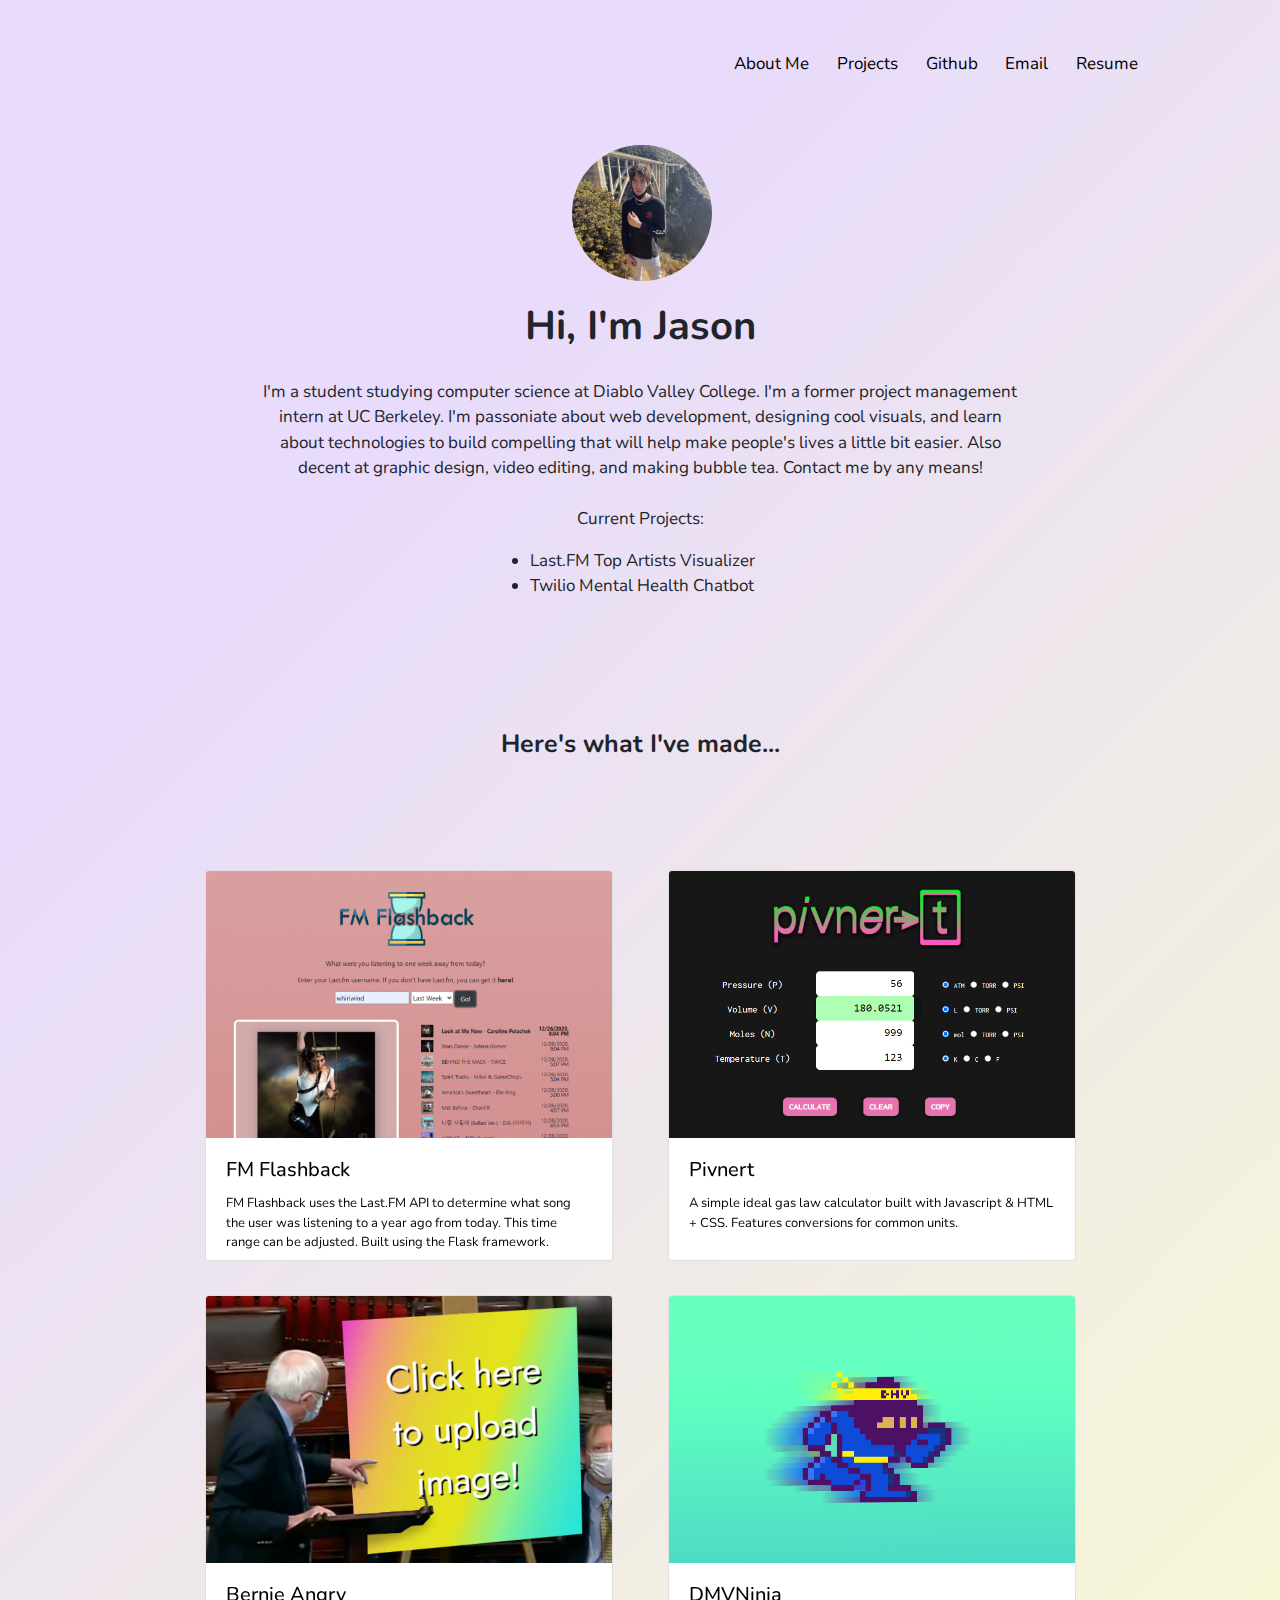
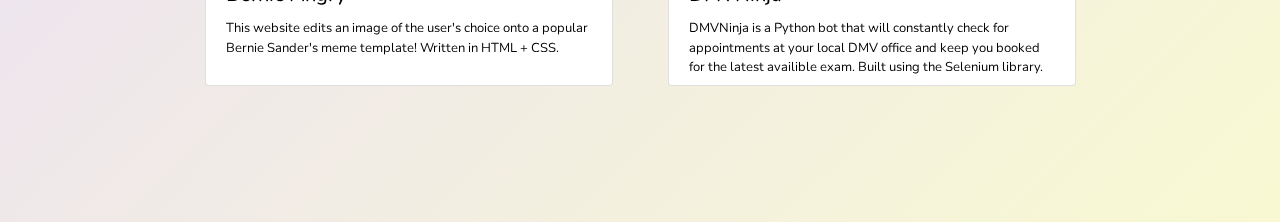
==== commit 1f4772c1: "Bio update" ====
--- a/index.html
+++ b/index.html
@@ -5,6 +5,7 @@
 <link rel="stylesheet" href="https://stackpath.bootstrapcdn.com/bootstrap/4.4.1/css/bootstrap.min.css" integrity="sha384-Vkoo8x4CGsO3+Hhxv8T/Q5PaXtkKtu6ug5TOeNV6gBiFeWPGFN9MuhOf23Q9Ifjh" crossorigin="anonymous">
 <!-- main css -->
 <link href="style.css" rel="stylesheet">
+<script src="script.js"></script>
 <!-- bounce animation -->
 <link rel="stylesheet" href="https://cdnjs.cloudflare.com/ajax/libs/animate.css/3.7.2/animate.min.css">
 <!-- font -->
@@ -18,17 +19,18 @@
 <body class="animated fadeIn">
   <div class=main>
 
-    <ul>
+    <ul id = "navbar">
       <li><a href="https://jdaok.github.io">About Me</a></li>
       <li><a href="#projects">Projects</a></li>
+      <li><a href="https://github.com/jdaok">Github</a></li>
+      <li><a href="mailto:jasondaok@gmail.com">Email</a></li>
+      <li><a href="#projects">Resume</a></li>
     </ul>
 
 
     <div id="avatar" class="animated bounce hvr-wobble-horizontal">
-      <a href="https://jdaok.github.io">
-      <img class="bottom" src="https://avatars1.githubusercontent.com/u/57575778?s=460&u=badeace1829254feeaba5811bb3e110dec5c9b7e&v=4" alt="Cyclone" width="140" height="140">
-      <img class="top" src="images/gabumon.gif" alt="Gabumon" width="140" height="140">
-       </a>
+      <img class="bottom" src="images/gabumon.gif" alt="Cyclone" width="140" height="140">
+      <img class="top" src="images/me.png" alt="Gabumon" width="140" height="140">
     </div>
 
 
@@ -37,12 +39,23 @@
     <h1>Hi, I'm Jason</h1>
 
 
-    <p> I'm a 19 year old student studying computer science at Diablo Valley College.</br>
-      I strive to design cool visuals, clean user interfaces, and learn about technologies to build compelling products.
-      </br></br>
-      Skilled in graphic design, photo manipulation, and video editing. Feel free to contact me by any means.
-    </br></br>
-    Check out my <b> <a href="file:///C:/Users/cyclone/Documents/GitHub/jdaok.github.io/images/DMVNINJA-card.png">resume.</a> </b>
+    <p>
+
+
+
+
+I'm a student studying computer science at Diablo Valley College.
+I'm a former project management intern at UC Berkeley.
+I'm passoniate about web development, designing cool visuals, and learn about technologies to build compelling that will help make people's lives a little bit easier.
+Also decent at graphic design, video editing, and making bubble tea. Contact me by any means!
+
+<br><br>
+Current Projects:
+<ul style = "         display: inline-block; transform: translate(-18px, 0px);">
+  <li> Last.FM Top Artists Visualizer </li>
+  <li> Twilio Mental Health Chatbot </li>
+</ul>
+
     </p>
 
 
@@ -127,27 +140,25 @@
 
 
 
-  </br></br></br></br></br></br></br></br></br></br></br></br></br></br></br></br></br></br></br></br>
 
   </div>
   </div>
 </body>
-<footer class="footer">
-  <span class="footername">Jason Dao 🧚‍</span>
-  <span class="footerlinks">
-    <a href="https://github.com/jdaok" target="_blank">
-      <span class="githubz hvr-bob" style="text-decoration: none;
-         color:black">Github</span>
-    </a>
-    <a href="mailto:%20jasondaok@gmail.com" target="_blank">
-      <span class="gmails hvr-bob" style="text-decoration: none;
-         color:black">Email</span>
-    </a>
-    <a href="https://www.last.fm/user/whirIwind" target="_blank">
-      <span class="lasts hvr-bob" style="text-decoration: none;
-         color:black">LastFM</span>
-    </a>
-  </span>
-</footer>
 
 </html>
+
+
+<script>
+window.onscroll = function() {myFunction()};
+
+var navbar = document.getElementById("navbar");
+var sticky = navbar.offsetTop;
+
+function myFunction() {
+  if (window.pageYOffset >= sticky) {
+    navbar.classList.add("sticky")
+  } else {
+    navbar.classList.remove("sticky");
+  }
+}
+</script>
--- a/style.css
+++ b/style.css
@@ -14,19 +14,57 @@
   margin: 0 auto;
 }
 
-ul {
+img{
+  user-drag: none;
+user-select: none;
+-moz-user-select: none;
+-webkit-user-drag: none;
+-webkit-user-select: none;
+-ms-user-select: none;
+
+}
+
+#aboutme{
+  width:75%;
+  margin-left:auto;
+  margin-right:auto;
+}
+
+#navbar  {
   list-style-type: none;
-
   text-align: right;
-  margin-bottom:3em;
-
-}
-
-li {
+  margin-bottom:4em;
+
+
+}
+
+#navbar li {
   padding:.7em;
 
   display: inline;
 }
+
+
+/* Page content */
+
+
+/* The sticky class is added to the navbar with JS when it reaches its scroll position */
+.sticky {
+  position: fixed;
+  top: 10em;
+}
+
+
+a {
+  text-decoration: none !important;
+  color:black;
+}
+
+a:hover{
+  color: white;
+  transition: .2s;
+text-shadow: 0em .1em .4em rgba(0,0,0, .7)
+;}
 
 #avatar img {
   position: absolute;
@@ -55,9 +93,11 @@
 .main {
   width: 60em;
   text-align: center;
+
   margin-left: auto;
   margin-right: auto;
   padding-top:3em;
+  padding-bottom:7em;
 
 }
 
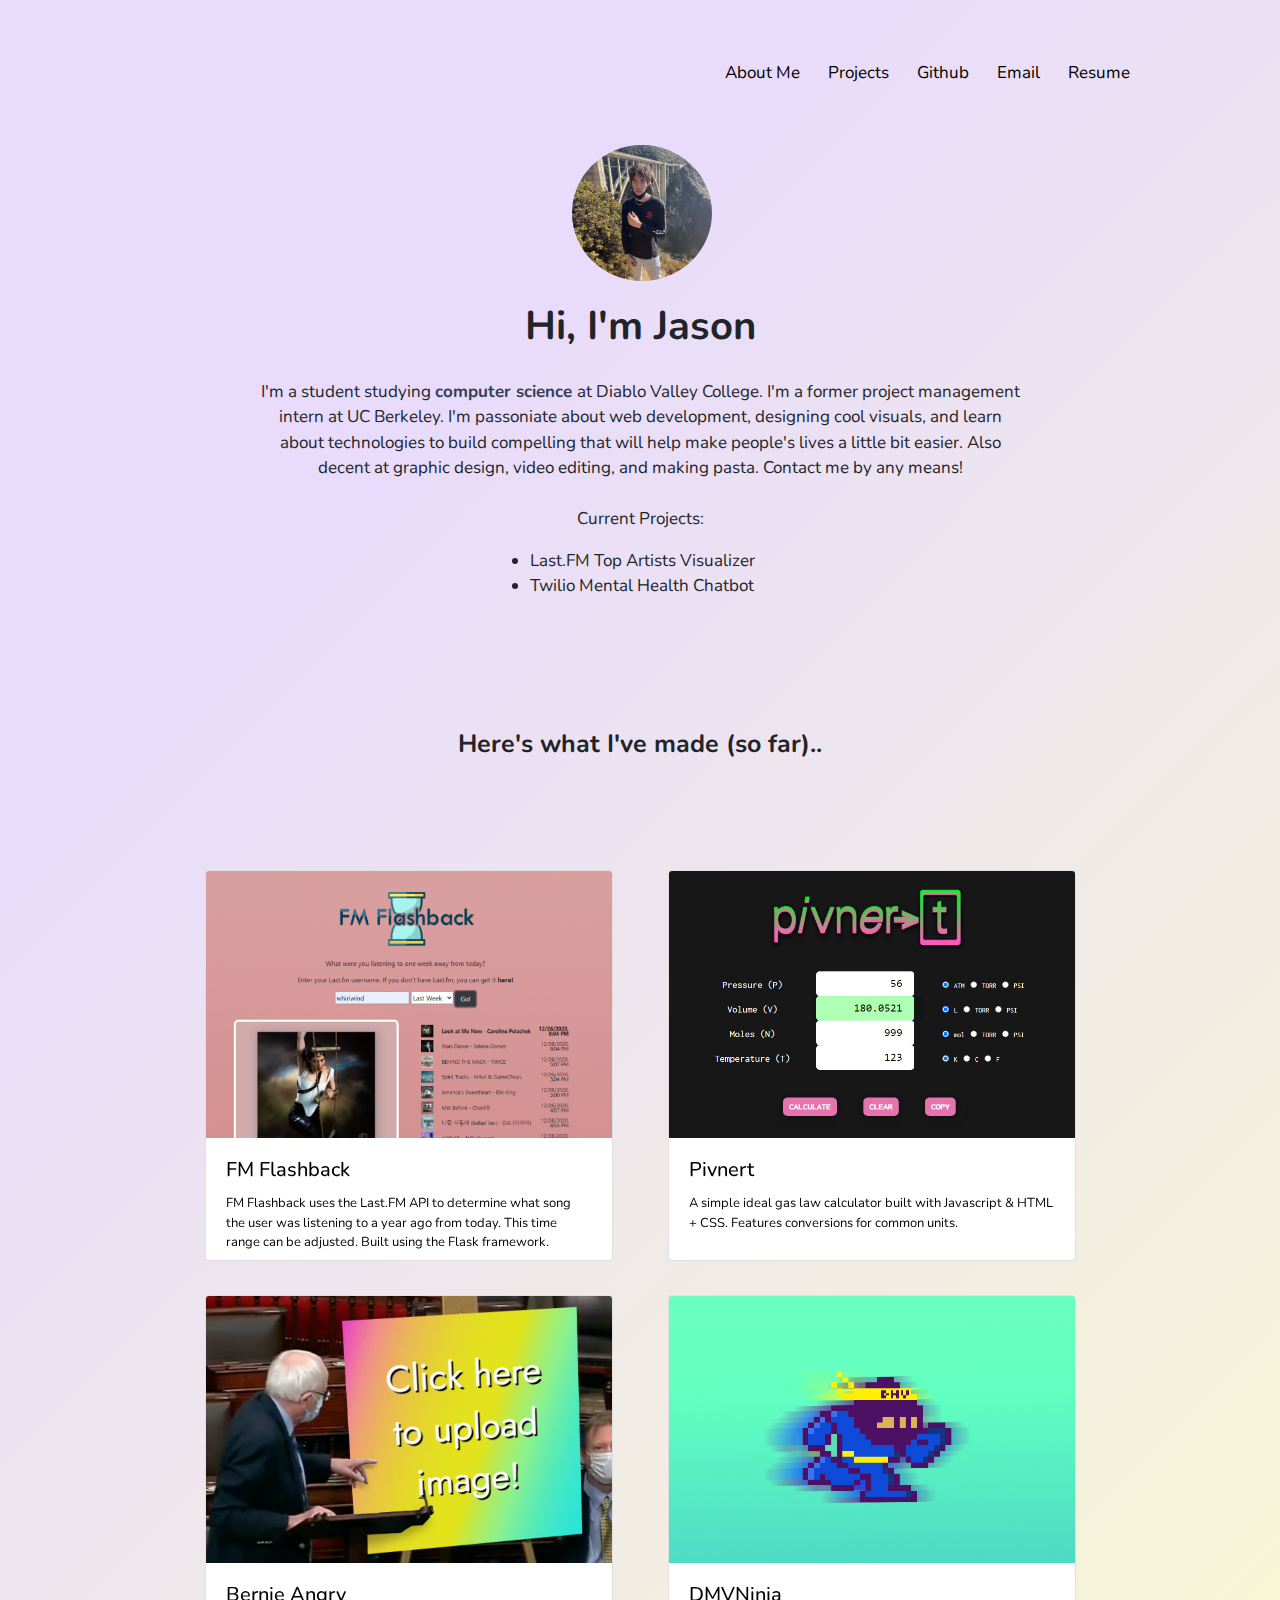
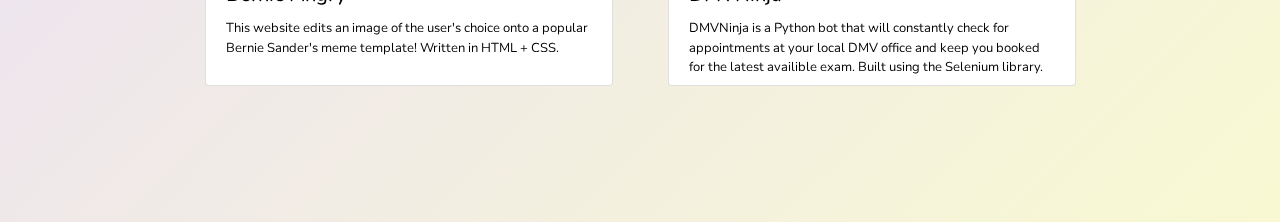
==== commit 83a13f42: "Resume update" ====
--- a/index.html
+++ b/index.html
@@ -1,22 +1,24 @@
 <!DOCTYPE html>
 <html lang="en" <head>
-<title>jdaok - Making stuff</title>
-<!-- bootstrap -->
-<link rel="stylesheet" href="https://stackpath.bootstrapcdn.com/bootstrap/4.4.1/css/bootstrap.min.css" integrity="sha384-Vkoo8x4CGsO3+Hhxv8T/Q5PaXtkKtu6ug5TOeNV6gBiFeWPGFN9MuhOf23Q9Ifjh" crossorigin="anonymous">
-<!-- main css -->
-<link href="style.css" rel="stylesheet">
-<script src="script.js"></script>
-<!-- bounce animation -->
-<link rel="stylesheet" href="https://cdnjs.cloudflare.com/ajax/libs/animate.css/3.7.2/animate.min.css">
-<!-- font -->
-<link href="https://fonts.googleapis.com/css?family=Nunito&display=swap" rel="stylesheet">
-<link rel="shortcut icon" href="images/favicon.ico" />
 
-
-
+<head>
+  <title>Jason Dao - making stuff</title>
+  <!-- bootstrap -->
+  <link rel="stylesheet" href="https://stackpath.bootstrapcdn.com/bootstrap/4.4.1/css/bootstrap.min.css" integrity="sha384-Vkoo8x4CGsO3+Hhxv8T/Q5PaXtkKtu6ug5TOeNV6gBiFeWPGFN9MuhOf23Q9Ifjh" crossorigin="anonymous">
+  <!-- main css -->
+  <link href="style.css" rel="stylesheet">
+  <script src="script.js"></script>
+  <!-- bounce animation -->
+  <link rel="stylesheet" href="https://cdnjs.cloudflare.com/ajax/libs/animate.css/3.7.2/animate.min.css">
+  <!-- font -->
+  <link href="https://fonts.googleapis.com/css?family=Nunito&display=swap" rel="stylesheet">
+  <link rel="shortcut icon" href="images/favicon.ico"/>
+</head>
 
 
 <body class="animated fadeIn">
+
+
   <div class=main>
 
     <ul id = "navbar">
@@ -24,7 +26,12 @@
       <li><a href="#projects">Projects</a></li>
       <li><a href="https://github.com/jdaok">Github</a></li>
       <li><a href="mailto:jasondaok@gmail.com">Email</a></li>
-      <li><a href="#projects">Resume</a></li>
+      <li><a href="assets/resume2021.pdf">Resume</a></li>
+    </ul>
+
+    <ul id = "navbar2" >
+      <li><a href="https://jdaok.github.io"> </a></li>
+
     </ul>
 
 
@@ -44,10 +51,10 @@
 
 
 
-I'm a student studying computer science at Diablo Valley College.
+I'm a student studying <b> computer science </b> at Diablo Valley College.
 I'm a former project management intern at UC Berkeley.
 I'm passoniate about web development, designing cool visuals, and learn about technologies to build compelling that will help make people's lives a little bit easier.
-Also decent at graphic design, video editing, and making bubble tea. Contact me by any means!
+Also decent at graphic design, video editing, and making pasta. Contact me by any means!
 
 <br><br>
 Current Projects:
@@ -71,13 +78,11 @@
           <span class="icon-envelope-o glyphs gmails " aria-hidden="true"></span>
         </a>
 
-        <a href="https://www.last.fm/user/whirIwind" style="text-decoration: none">
-          <span class="icon-lastfm glyphs lasts " aria-hidden="true"></span>
-        </a>
+
       </span>
       </br>
 
-      <h2>Here's what I've made...</h2></br>
+      <h2>Here's what I've made (so far)..</h2></br>
 
 
       <container class="card hvr-float">
@@ -152,13 +157,20 @@
 window.onscroll = function() {myFunction()};
 
 var navbar = document.getElementById("navbar");
+var navbar2 = document.getElementById("navbar2");
+
 var sticky = navbar.offsetTop;
 
 function myFunction() {
   if (window.pageYOffset >= sticky) {
     navbar.classList.add("sticky")
+    navbar2.classList.add("showNav")
+
+
   } else {
     navbar.classList.remove("sticky");
+    navbar2.classList.remove("showNav")
+
   }
 }
 </script>
--- a/style.css
+++ b/style.css
@@ -12,35 +12,61 @@
   margin-left: auto;
   margin-right: auto;
   margin: 0 auto;
+  margin-top: 3em;
 }
 
 img{
   user-drag: none;
-user-select: none;
--moz-user-select: none;
--webkit-user-drag: none;
--webkit-user-select: none;
--ms-user-select: none;
+  user-select: none;
+  -moz-user-select: none;
+  -webkit-user-drag: none;
+  -webkit-user-select: none;
+  -ms-user-select: none;
 
 }
 
 #aboutme{
+
   width:75%;
   margin-left:auto;
   margin-right:auto;
 }
 
 #navbar  {
+  z-index: 3;
+  border-radius: .5em;
+
+  width:100%;
   list-style-type: none;
   text-align: right;
-  margin-bottom:4em;
+  padding:.5em;
+
+  transition: 1s;
+   transition-property: box-shadow;
+
+
+}
+
+#navbar2  {
+  display:none;
+  border-radius: 25px;
+
+  width:100%;
+  list-style-type: none;
+  text-align: right;
+opacity:100%;
+  padding:.5em;
 
 
 }
 
 #navbar li {
   padding:.7em;
-
+  display: inline;
+}
+
+#navbar2 li {
+  padding:.7em;
   display: inline;
 }
 
@@ -50,8 +76,16 @@
 
 /* The sticky class is added to the navbar with JS when it reaches its scroll position */
 .sticky {
+  width:inherit !important;
+  background-color: #E8DCFA !important;
   position: fixed;
-  top: 10em;
+  top:0em;
+    background-image: linear-gradient(315deg, #EDE4EF 0%, #e8dbfc 74%);
+
+  box-shadow: 0px 3px 20px  rgba(0, 0, 100, .1);
+
+
+
 }
 
 
@@ -60,7 +94,7 @@
   color:black;
 }
 
-a:hover{
+#navbar a:hover{
   color: white;
   transition: .2s;
 text-shadow: 0em .1em .4em rgba(0,0,0, .7)
@@ -375,3 +409,11 @@
   -webkit-animation-iteration-count: 1;
   animation-iteration-count: 1;
 }
+
+.showNav{
+  display: block !important;
+}
+
+b{
+  color:#363e59;
+}
